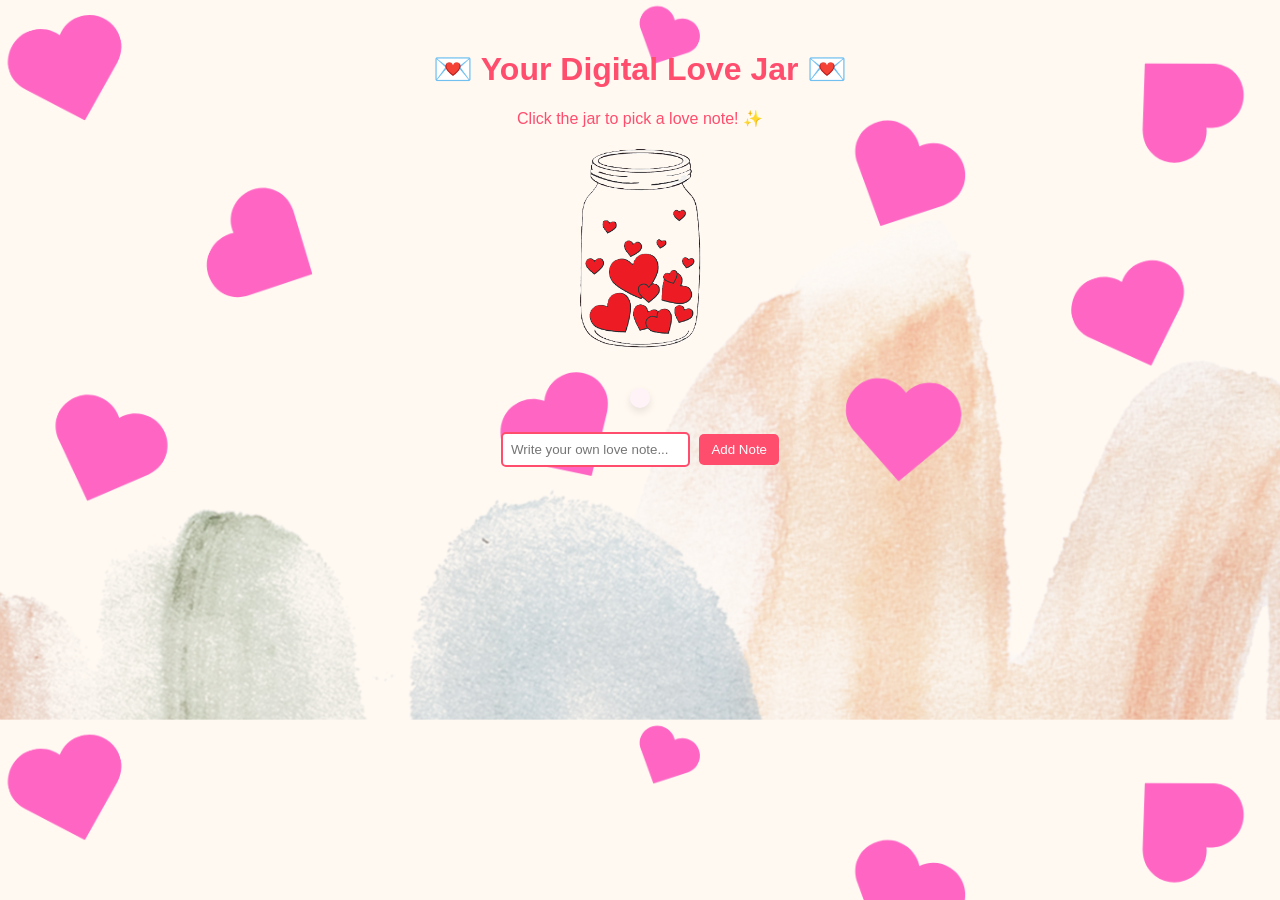
==== accept.html @ 818c93f6 "Initial commit" ====
<!DOCTYPE html>
<html lang="en">
<head>
    <meta charset="UTF-8">
    <meta name="viewport" content="width=device-width, initial-scale=1.0">
    <title>Love Jar 💖</title>
    <link rel="stylesheet" href="accept.css">
</head>
<body>
    <div class="container">
        <h1>💌 Your Digital Love Jar 💌</h1>
        <p>Click the jar to pick a love note! ✨</p>

        <div class="love-jar" onclick="pickLoveNote()">
            <img src="lovejar.png" alt="Love Jar">
        </div>

        <div id="note-container"></div>
        <div class="custom-note">
            <input type="text" id="newNote" placeholder="Write your own love note...">
            <button onclick="addLoveNote()">Add Note</button>
        </div>
    </div>

    <script src="accept.js"></script>
</body>
</html>
---- accept.css ----
body {
    font-family: 'Arial', sans-serif;
    text-align: center;
    background-image: url('bg2.png');
    background-size: cover;
    color: #ff4d6d;
    overflow-x: hidden;
}

.container {
    margin-top: 50px;
    position: relative;
}

.love-jar {
    display: flex;
    justify-content: center;
    margin: 20px auto; 
}

.love-jar img {
    width: 200px;
    cursor: pointer;
}

#note-container {
    margin-top: 20px;
    font-size: 20px;
    background: #fff3f8;
    padding: 10px;
    border-radius: 10px;
    display: inline-block;
    box-shadow: 0px 4px 8px rgba(0, 0, 0, 0.1);
    max-width: 80%;
    position: relative;
}

.custom-note {
    margin-top: 20px;
}

.custom-note input {
    padding: 8px;
    border: 2px solid #ff4d6d;
    border-radius: 5px;
    outline: none;
}

.custom-note button {
    background: #ff4d6d;
    color: white;
    border: none;
    padding: 8px 12px;
    margin-left: 5px;
    cursor: pointer;
    border-radius: 5px;
}

.custom-note button:hover {
    background: #ff1e4d;
}


.heart {
    position: fixed;
    top: -50px;
    font-size: 20px;
    color: red;
    animation: fall 3s linear forwards;
    left: 50%;
}

@keyframes fall {
    0% { transform: translateY(0); opacity: 1; }
    100% { transform: translateY(100vh); opacity: 0; }
}
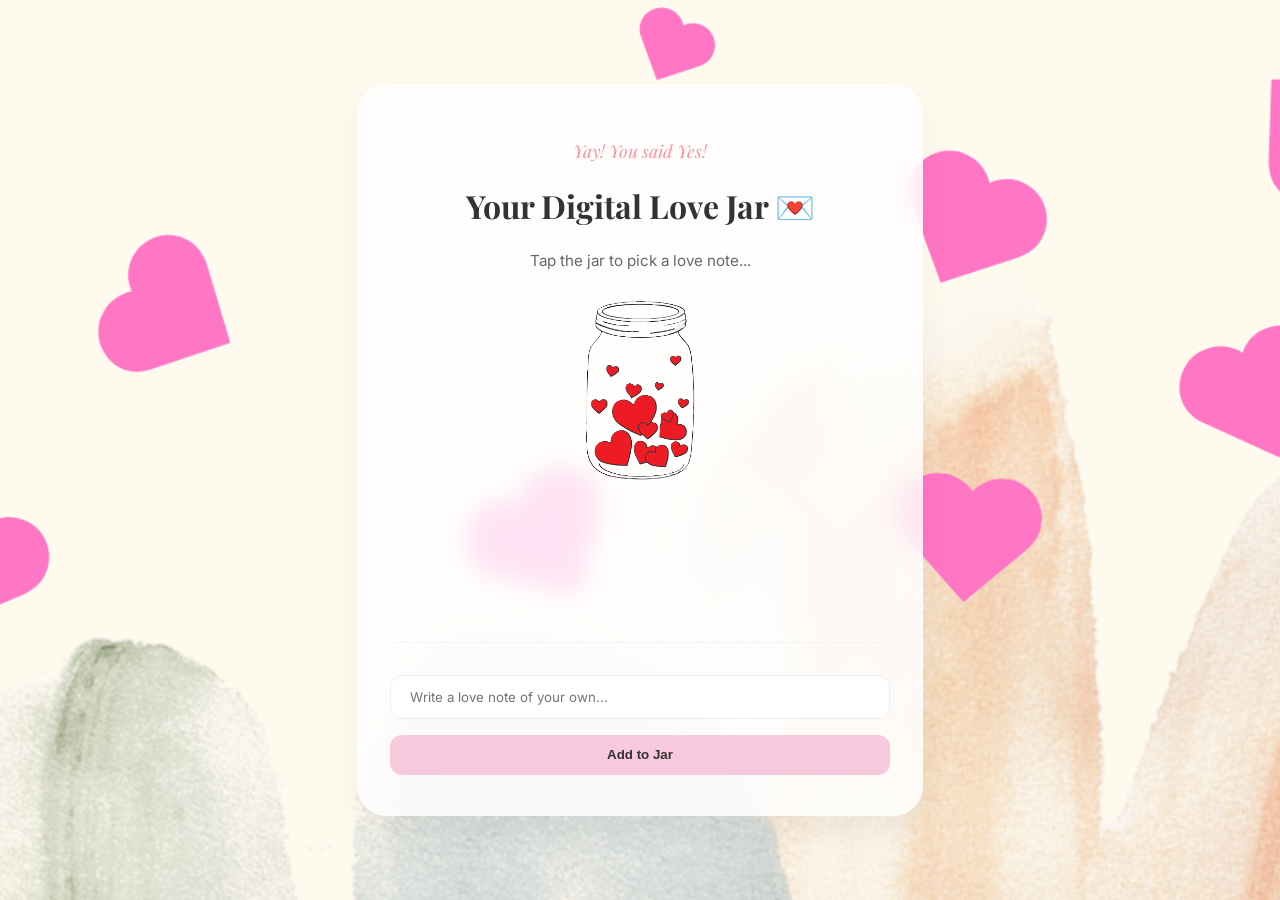
==== commit a950cbc5: "Updated website" ====
--- a/accept.html
+++ b/accept.html
@@ -3,22 +3,29 @@
 <head>
     <meta charset="UTF-8">
     <meta name="viewport" content="width=device-width, initial-scale=1.0">
-    <title>Love Jar 💖</title>
+    <title>Yay! 💖 Digital Love Jar</title>
+    <link rel="preconnect" href="https://fonts.googleapis.com">
+    <link rel="preconnect" href="https://fonts.gstatic.com" crossorigin>
+    <link href="https://fonts.googleapis.com/css2?family=Playfair+Display:ital,wght@0,400..900;1,400..900&family=Inter:wght@100..900&display=swap" rel="stylesheet">
     <link rel="stylesheet" href="accept.css">
 </head>
 <body>
-    <div class="container">
-        <h1>💌 Your Digital Love Jar 💌</h1>
-        <p>Click the jar to pick a love note! ✨</p>
+    <div class="container fade-in">
+        <h2 class="sub-heading">Yay! You said Yes!</h2>
+        <h1 class="main-heading">Your Digital Love Jar 💌</h1>
+        <p class="instruction">Tap the jar to pick a love note...</p>
 
-        <div class="love-jar" onclick="pickLoveNote()">
-            <img src="lovejar.png" alt="Love Jar">
+        <div class="love-jar-container">
+            <div class="love-jar" onclick="pickLoveNote()">
+                <img src="lovejar.png" alt="Love Jar" class="jar-img">
+            </div>
         </div>
 
         <div id="note-container"></div>
-        <div class="custom-note">
-            <input type="text" id="newNote" placeholder="Write your own love note...">
-            <button onclick="addLoveNote()">Add Note</button>
+        
+        <div class="custom-note-section">
+            <input type="text" id="newNote" placeholder="Write a love note of your own...">
+            <button onclick="addLoveNote()">Add to Jar</button>
         </div>
     </div>
 
--- a/accept.css
+++ b/accept.css
@@ -1,76 +1,181 @@
+:root {
+    --primary-color: #f8c8dc;
+    --secondary-color: #fffdd0;
+    --accent-color: #ff8fa3;
+    --text-color: #333333;
+    --white: rgba(255, 255, 255, 0.8);
+}
+
 body {
-    font-family: 'Arial', sans-serif;
-    text-align: center;
+    font-family: 'Inter', sans-serif;
+    color: var(--text-color);
+    margin: 0;
+    padding: 0;
+    min-height: 100vh;
+    display: flex;
+    justify-content: center;
+    align-items: center;
     background-image: url('bg2.png');
     background-size: cover;
-    color: #ff4d6d;
+    background-position: center;
+    background-attachment: fixed;
     overflow-x: hidden;
 }
 
-.container {
-    margin-top: 50px;
-    position: relative;
+body::before {
+    content: '';
+    position: fixed;
+    top: 0;
+    left: 0;
+    right: 0;
+    bottom: 0;
+    background: rgba(255, 253, 208, 0.1);
+    z-index: -1;
 }
 
-.love-jar {
+.container {
+    background: var(--white);
+    backdrop-filter: blur(12px);
+    -webkit-backdrop-filter: blur(12px);
+    border: 1px solid rgba(255, 255, 255, 0.3);
+    padding: 2.5rem 2rem;
+    border-radius: 30px;
+    box-shadow: 0 15px 35px rgba(0, 0, 0, 0.05);
+    max-width: 500px;
+    width: 90%;
+    text-align: center;
+}
+
+.sub-heading {
+    font-family: 'Playfair Display', serif;
+    font-weight: 400;
+    font-style: italic;
+    font-size: 1.1rem;
+    color: var(--accent-color);
+    margin-bottom: 0.5rem;
+}
+
+.main-heading {
+    font-family: 'Playfair Display', serif;
+    font-weight: 700;
+    font-size: 2rem;
+    margin-bottom: 1.5rem;
+}
+
+.instruction {
+    font-size: 0.95rem;
+    color: #666;
+    margin-bottom: 2rem;
+}
+
+.love-jar-container {
+    margin: 2rem auto;
+    position: relative;
+    width: 180px;
+    height: 180px;
     display: flex;
     justify-content: center;
-    margin: 20px auto; 
+    align-items: center;
 }
 
-.love-jar img {
-    width: 200px;
+.jar-img {
+    width: 100%;
     cursor: pointer;
+    transition: transform 0.4s cubic-bezier(0.175, 0.885, 0.32, 1.275);
+}
+
+.jar-img:hover {
+    transform: scale(1.1) rotate(5deg);
+}
+
+.jar-img:active {
+    transform: scale(0.95);
 }
 
 #note-container {
-    margin-top: 20px;
-    font-size: 20px;
-    background: #fff3f8;
-    padding: 10px;
-    border-radius: 10px;
-    display: inline-block;
-    box-shadow: 0px 4px 8px rgba(0, 0, 0, 0.1);
-    max-width: 80%;
-    position: relative;
+    margin-top: 1.5rem;
+    min-height: 80px;
+    display: flex;
+    justify-content: center;
+    align-items: center;
 }
 
-.custom-note {
-    margin-top: 20px;
+#note-container p {
+    background: #fff;
+    padding: 1.2rem 1.5rem;
+    border-radius: 15px;
+    box-shadow: 0 5px 15px rgba(0, 0, 0, 0.03);
+    font-family: 'Playfair Display', serif;
+    font-weight: 500;
+    font-size: 1.2rem;
+    color: var(--text-color);
+    border-left: 5px solid var(--primary-color);
+    animation: popIn 0.5s cubic-bezier(0.175, 0.885, 0.32, 1.275);
+    max-width: 90%;
 }
 
-.custom-note input {
-    padding: 8px;
-    border: 2px solid #ff4d6d;
-    border-radius: 5px;
-    outline: none;
+.custom-note-section {
+    margin-top: 3rem;
+    padding-top: 2rem;
+    border-top: 1px dashed #eee;
+    display: flex;
+    flex-direction: column;
+    gap: 1rem;
 }
 
-.custom-note button {
-    background: #ff4d6d;
-    color: white;
-    border: none;
-    padding: 8px 12px;
-    margin-left: 5px;
-    cursor: pointer;
-    border-radius: 5px;
+.custom-note-section input {
+    padding: 0.8rem 1.2rem;
+    border: 1px solid #eee;
+    border-radius: 12px;
+    font-family: 'Inter', sans-serif;
+    outline: none;
+    transition: border-color 0.3s;
 }
 
-.custom-note button:hover {
-    background: #ff1e4d;
+.custom-note-section input:focus {
+    border-color: var(--primary-color);
 }
 
+.custom-note-section button {
+    background: var(--primary-color);
+    color: var(--text-color);
+    border: none;
+    padding: 0.8rem;
+    border-radius: 12px;
+    font-weight: 600;
+    cursor: pointer;
+    transition: all 0.3s;
+}
+
+.custom-note-section button:hover {
+    background: var(--accent-color);
+    color: white;
+}
 
 .heart {
     position: fixed;
     top: -50px;
-    font-size: 20px;
-    color: red;
-    animation: fall 3s linear forwards;
-    left: 50%;
+    font-size: 24px;
+    pointer-events: none;
+    z-index: 1000;
+    animation: fall linear forwards;
 }
 
 @keyframes fall {
-    0% { transform: translateY(0); opacity: 1; }
-    100% { transform: translateY(100vh); opacity: 0; }
+    0% { transform: translateY(0) rotate(0deg); opacity: 1; }
+    100% { transform: translateY(100vh) rotate(360deg); opacity: 0; }
 }
+
+@keyframes popIn {
+    from { opacity: 0; transform: scale(0.8) translateY(10px); }
+    to { opacity: 1; transform: scale(1) translateY(0); }
+}
+
+.fade-in {
+    animation: fadeIn 1s ease-out;
+}
+
+@keyframes fadeIn {
+    from { opacity: 0; }
+    to { opacity: 1; }
+}
